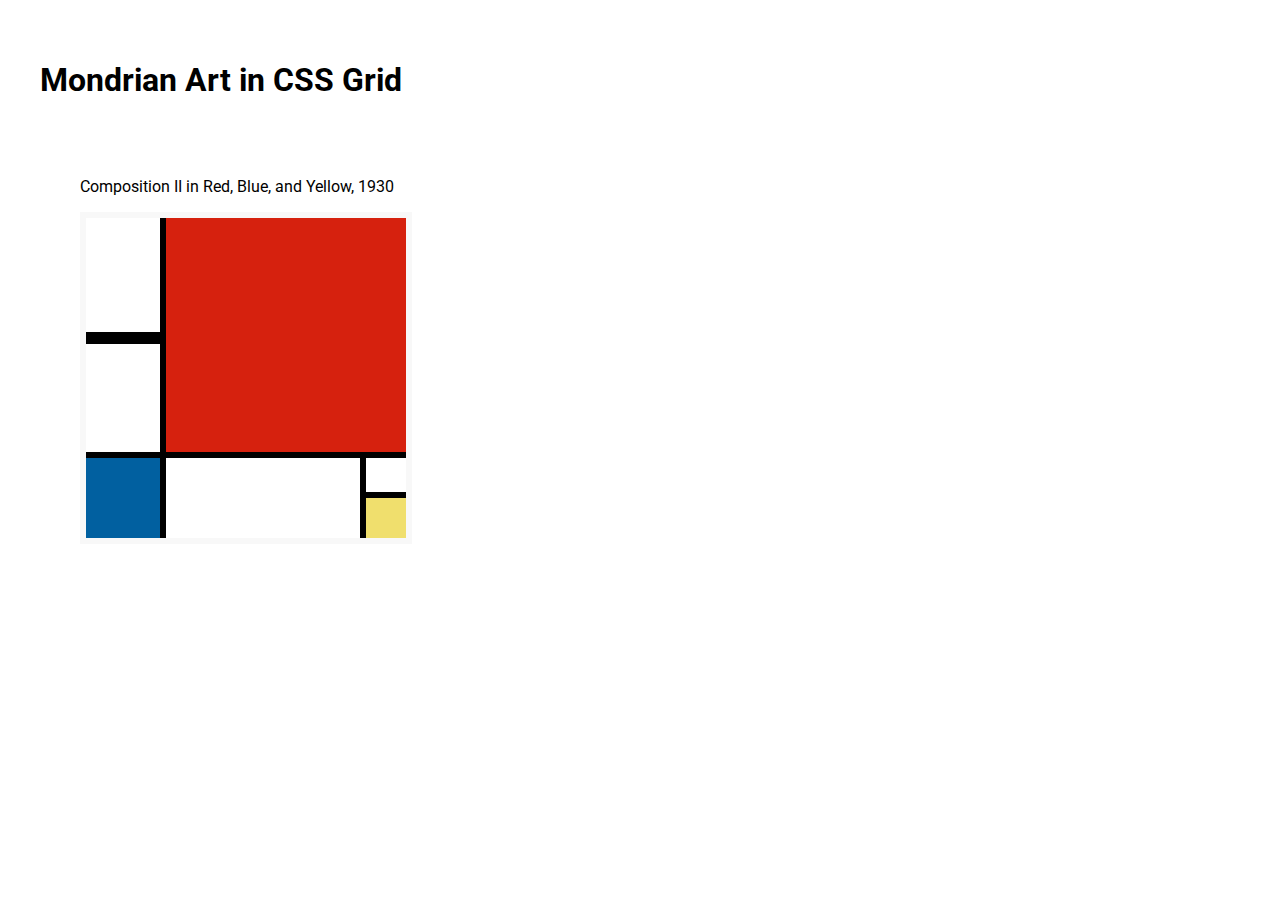
==== mondrian.html @ 7a2c9c04 "Mondrian: Composition II in Red, Blue, and Yellow, 1930" ====
<!DOCTYPE html>
<html lang="">
<head>
    <meta charset="utf-8">
    <meta name="viewport" content="width=device-width, initial-scale=1.0">
    <title>Mondrian Art in CSS Grid</title>
    <link href="https://fonts.googleapis.com/css?family=Roboto" rel="stylesheet"> 
    <link rel="stylesheet" href="css/mondrian.css">

</head>

<body>
<h1>Mondrian Art in CSS Grid</h1>

<div class="wrapper">
<!--

    <div class="canvas tableu1">
        <p>Tableau I, 1921</p>
        <ul>
            <li class="red">1</li>
            <li class="white">2</li>
            <li class="lightgray">3</li>
            <li class="black">4</li>
            <li class="lightgray"></li>
            <li class="lightgray"></li>
            <li class="lightgray"></li>
            <li class="blue"></li>
            <li class="lightgray"></li>
            <li class="white"></li>
            <li class="yellow"></li>
            <li class="lightgray"></li>
            <li class="black"></li>
        </ul>
    </div>
-->

    <div class="canvas comp2">
        <p>Composition II in Red, Blue, and Yellow, 1930</p>
        <ul>
            <li class="white"></li>
            <li class="red"></li>
            <li class="white"></li>
            <li class="blue"></li>
            <li class="white"></li>
            <li class="white"></li>
            <li class="yellow"></li>
        </ul>
    </div>

</div>
</body>
</html>
---- css/mondrian.css ----
* {
    -webkit-box-sizing: border-box;
            box-sizing: border-box; }

body {
    margin: 0 auto; 
    padding: 40px;
    font-family: 'Roboto', sans-serif; }

.canvas{
    padding: 40px; }

img {
    display: block; }

ul, li {
    margin: 0;
    padding: 0;
    list-style: none; }

.tableu1{
    max-width: 492px;
}
.tableu1 ul{
    display: grid;
    grid-template-columns: repeat(auto-fit, 20px);
    grid-auto-rows: 10px;
    grid-auto-flow: dense;
    border: 6px solid #f8f8f8;
}
.tableu1 li:nth-child(1){
    grid-column: span 10;
    border-bottom: 5px solid black;
}
.tableu1 li:nth-child(2){
    grid-column: span 8;
    grid-row: span 2;
    border-left: 5px solid black;   
    border-right: 5px solid black;   
    border-bottom: 5px solid black;   
}
.tableu1 li:nth-child(3){
    grid-column: span 2;
    grid-row: span 4;
    border-bottom: 5px solid black;   
}

.comp2{
    max-width: 412px;
}
.comp2 ul{
    display: grid;
    grid-template-columns: repeat(auto-fit, 40px);
    grid-auto-rows: 40px;
    grid-auto-flow: dense; 
    border: 6px solid #f8f8f8;
}
.comp2 li:nth-child(1){
    grid-column: span 2;
    grid-row: span 3;
    border-right: 6px solid black;
    border-bottom: 6px solid black;
}
.comp2 li:nth-child(2){
    grid-column: span 6;
    grid-row: span 6;
    border-bottom: 6px solid black;
}
.comp2 li:nth-child(3){
    grid-column: span 2;
    grid-row: span 3;
    border-right: 6px solid black;
    border-top: 6px solid black;
    border-bottom: 6px solid black;
}
.comp2 li:nth-child(4){
    grid-column: span 2;
    grid-row: span 2;
    border-right: 6px solid black;
}
.comp2 li:nth-child(5){
    grid-column: span 5;
    grid-row: span 2;
    border-right: 6px solid black;
}
.comp2 li:nth-child(6){
    grid-row: span 1;
    border-bottom: 6px solid black;
}
.comp2 li:nth-child(7){
    grid-row: span 1;
}



/*colors*/
.white{
    background: #fff;
}
.lightgray{
    background: #ddd;
}
.yellow{
    background: #f0df6d;
}
.red{
    background: #d6210e;
}
.blue{
    background: #0160a0;
}
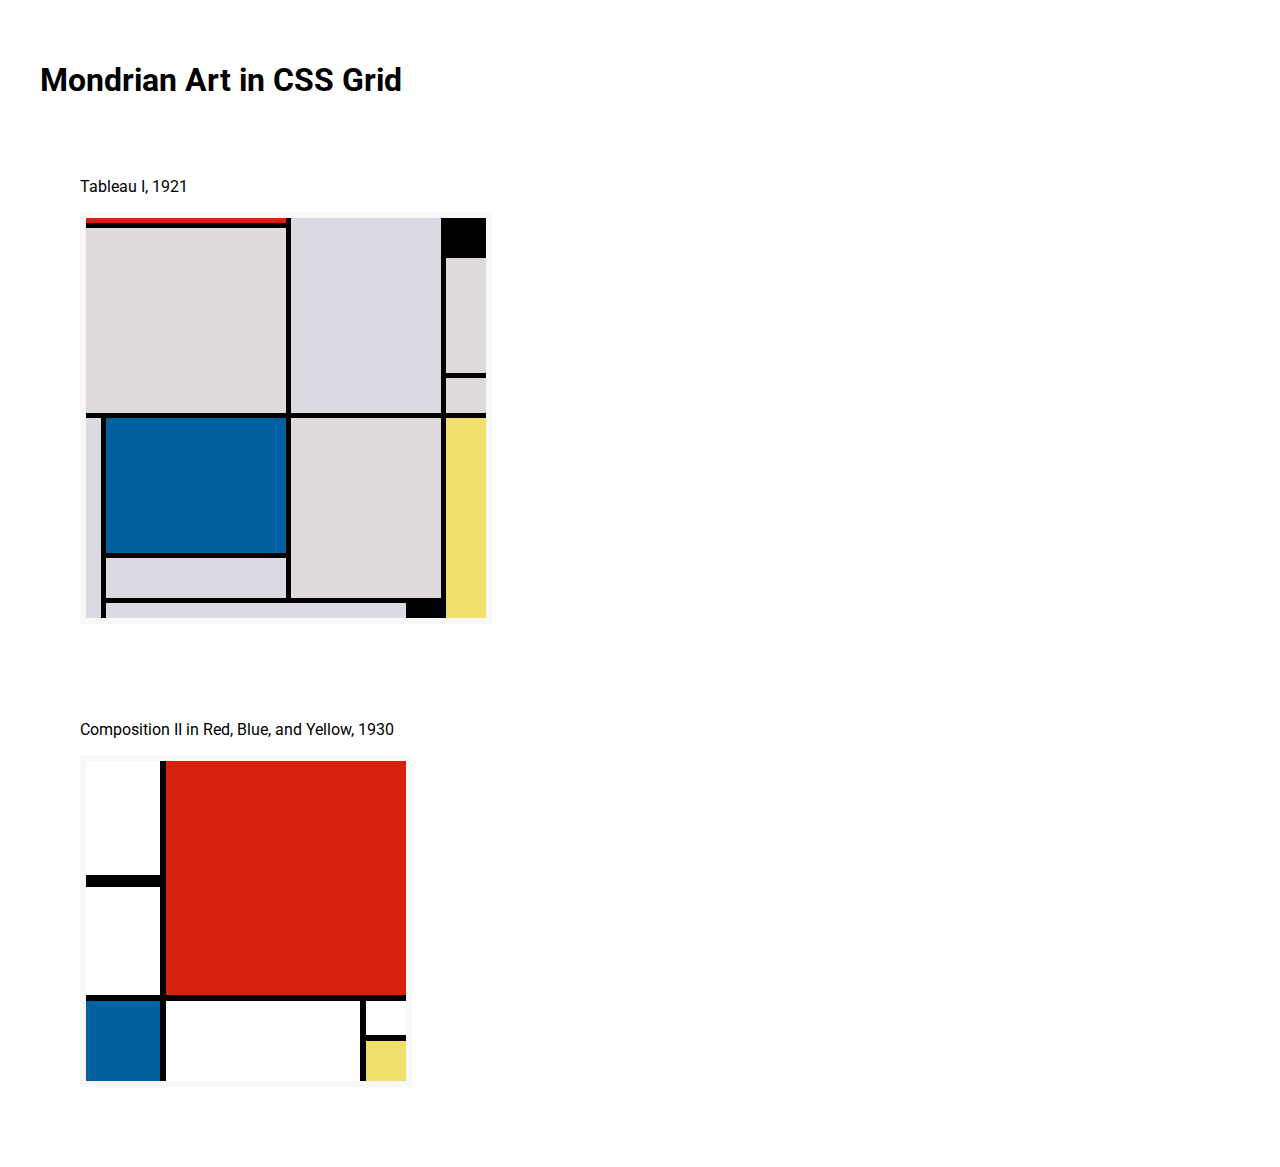
==== commit cee96543: "Added Tableu 1, 1921" ====
--- a/mondrian.html
+++ b/mondrian.html
@@ -13,27 +13,27 @@
 <h1>Mondrian Art in CSS Grid</h1>
 
 <div class="wrapper">
-<!--
 
     <div class="canvas tableu1">
         <p>Tableau I, 1921</p>
         <ul>
-            <li class="red">1</li>
-            <li class="white">2</li>
-            <li class="lightgray">3</li>
-            <li class="black">4</li>
-            <li class="lightgray"></li>
-            <li class="lightgray"></li>
-            <li class="lightgray"></li>
+            <li class="red"></li>
+            <li class="lightgray2"></li>
+            <li class="black"></li>
+            <li class="lightgray1"></li>
+
+            <li class="lightgray1"></li>
+            <li class="lightgray1"></li>
+
+            <li class="lightgray2"></li>
             <li class="blue"></li>
-            <li class="lightgray"></li>
-            <li class="white"></li>
+            <li class="lightgray1"></li>
             <li class="yellow"></li>
-            <li class="lightgray"></li>
+            <li class="lightgray2"></li>
+            <li class="lightgray2"></li>
             <li class="black"></li>
         </ul>
     </div>
--->
 
     <div class="canvas comp2">
         <p>Composition II in Red, Blue, and Yellow, 1930</p>
--- a/css/mondrian.css
+++ b/css/mondrian.css
@@ -34,7 +34,7 @@
 }
 .tableu1 li:nth-child(2){
     grid-column: span 8;
-    grid-row: span 2;
+    grid-row: span 20;
     border-left: 5px solid black;   
     border-right: 5px solid black;   
     border-bottom: 5px solid black;   
@@ -43,6 +43,54 @@
     grid-column: span 2;
     grid-row: span 4;
     border-bottom: 5px solid black;   
+}
+.tableu1 li:nth-child(4){
+    grid-column: span 10;
+    grid-row: span 19;
+    border-bottom: 5px solid black;   
+}
+.tableu1 li:nth-child(5){
+    grid-column: span 2;
+    grid-row: span 12;
+    border-bottom: 5px solid black;
+}
+.tableu1 li:nth-child(6){
+    grid-column: span 2;
+    grid-row: span 4;
+    border-bottom: 5px solid black;
+}
+.tableu1 li:nth-child(7){
+    grid-column: span 1;
+    grid-row: span 20;
+    border-right: 5px solid black;
+}
+.tableu1 li:nth-child(8){
+    grid-column: span 9;
+    grid-row: span 14;
+    border-bottom: 5px solid black;
+}
+.tableu1 li:nth-child(9){
+    grid-column: span 8;
+    grid-row: span 18;
+    border-left: 5px solid black;
+    border-right: 5px solid black;
+}
+.tableu1 li:nth-child(10){
+    grid-column: span 2;
+    grid-row: span 20;
+}
+.tableu1 li:nth-child(11){
+    grid-column: span 9;
+    grid-row: span 4;
+}
+.tableu1 li:nth-child(12){
+    grid-column: span 15;
+    grid-row: span 2;
+    border-top: 5px solid black;
+}
+.tableu1 li:nth-child(13){
+    grid-column: span 2;
+    grid-row: span 2;
 }
 
 .comp2{
@@ -94,11 +142,17 @@
 
 
 /*colors*/
+.black{
+    background: black;
+}
 .white{
     background: #fff;
 }
-.lightgray{
-    background: #ddd;
+.lightgray1{
+    background: #DFDBDC;
+}
+.lightgray2{
+    background: #DADAE2;
 }
 .yellow{
     background: #f0df6d;
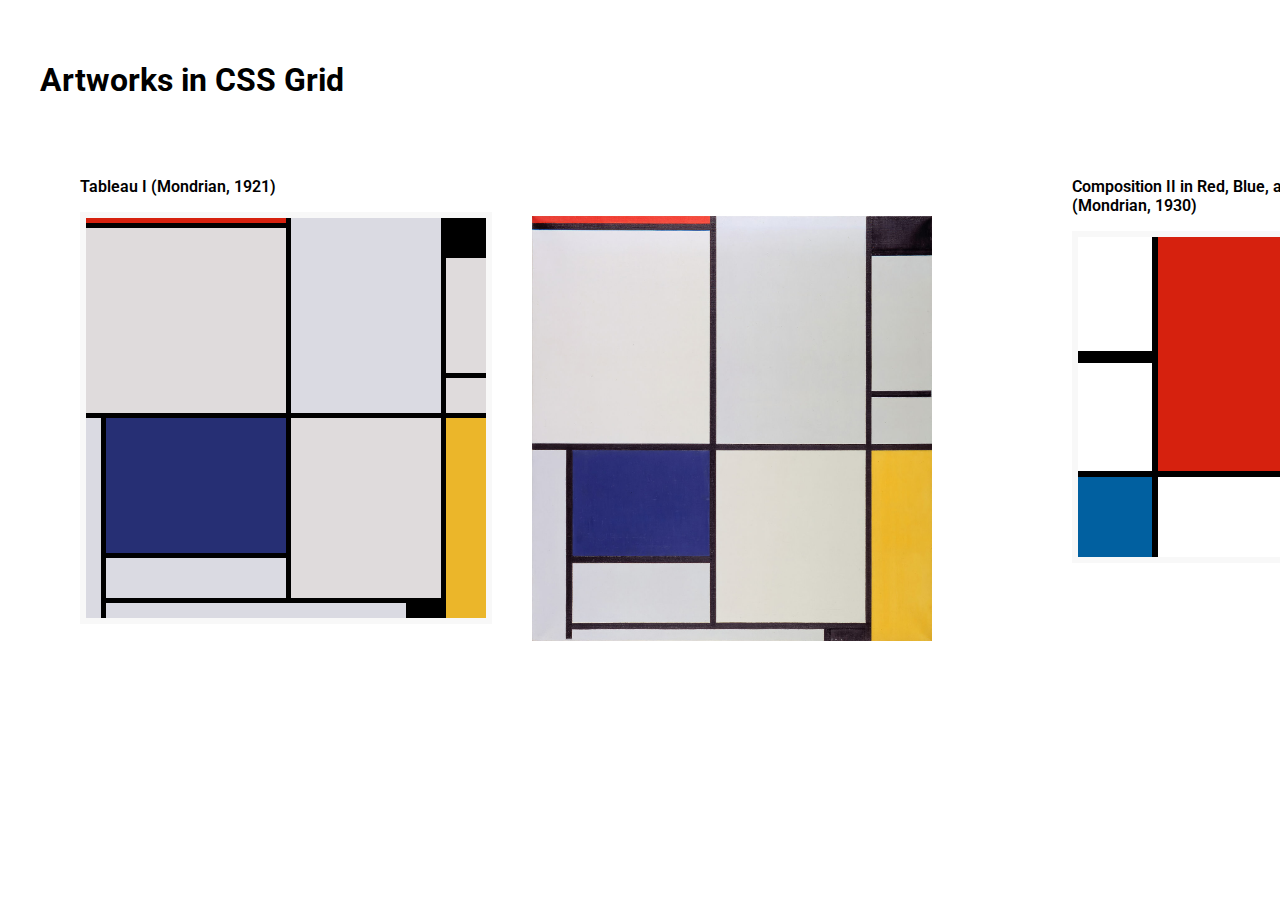
==== commit 7b87a52e: "Rothko No.3/No.13 added" ====
--- a/mondrian.html
+++ b/mondrian.html
@@ -3,19 +3,19 @@
 <head>
     <meta charset="utf-8">
     <meta name="viewport" content="width=device-width, initial-scale=1.0">
-    <title>Mondrian Art in CSS Grid</title>
+    <title>Art in CSS Grid</title>
     <link href="https://fonts.googleapis.com/css?family=Roboto" rel="stylesheet"> 
     <link rel="stylesheet" href="css/mondrian.css">
 
 </head>
 
 <body>
-<h1>Mondrian Art in CSS Grid</h1>
+<h1>Artworks in CSS Grid</h1>
 
 <div class="wrapper">
-
+    
     <div class="canvas tableu1">
-        <p>Tableau I, 1921</p>
+        <p>Tableau I (Mondrian, 1921)</p>
         <ul>
             <li class="red"></li>
             <li class="lightgray2"></li>
@@ -26,17 +26,20 @@
             <li class="lightgray1"></li>
 
             <li class="lightgray2"></li>
-            <li class="blue"></li>
+            <li class="darkblue"></li>
             <li class="lightgray1"></li>
-            <li class="yellow"></li>
+            <li class="yellow2"></li>
             <li class="lightgray2"></li>
             <li class="lightgray2"></li>
             <li class="black"></li>
         </ul>
+    </div>   
+    <div class="painting">
+        <img src="images/img_tableau_1.jpg" alt="">
     </div>
 
     <div class="canvas comp2">
-        <p>Composition II in Red, Blue, and Yellow, 1930</p>
+        <p>Composition II in Red, Blue, and Yellow (Mondrian, 1930)</p>
         <ul>
             <li class="white"></li>
             <li class="red"></li>
@@ -47,7 +50,26 @@
             <li class="yellow"></li>
         </ul>
     </div>
+    <div class="painting">
+        <img src="images/img_comp2.jpg" alt="">
+    </div>
 
+    <div class="canvas rothko-no3">
+        <p>No. 3/No. 13 - Magenta, Black, Green on Orange (Rothko, 1949)</p>
+        <ul>
+            <li class="darkmagenta"></li>
+            <li class="lightyellow"></li>
+            <li class="black"></li>
+            <li class="lightyellow"></li>
+            <li class="black"></li>
+            <li class="mossgreen"></li>
+            <li class="darkorange"></li>
+        </ul>
+    </div>
+    <div class="painting">
+        <img src="images/img_rothko-no3no13-1949.jpg" alt="">
+    </div>
 </div>
+<!--renee talabucon 2018 -->
 </body>
 </html>
--- a/css/mondrian.css
+++ b/css/mondrian.css
@@ -7,11 +7,25 @@
     padding: 40px;
     font-family: 'Roboto', sans-serif; }
 
+.wrapper { 
+    display: flex; }
+
+.wrapper > div{
+    flex: 1 0 500px; }
+
 .canvas{
     padding: 40px; }
 
-img {
-    display: block; }
+.painting{
+    margin-top: 95px;
+}
+
+.painting > img{
+    width: 400px; }
+
+p{
+    font-weight: 600;
+}
 
 ul, li {
     margin: 0;
@@ -139,7 +153,45 @@
     grid-row: span 1;
 }
 
-
+.rothko-no3{
+    width: 400px;   
+}
+.rothko-no3 ul{
+    display: grid;
+    grid-template-columns: 1fr;
+    grid-auto-rows: 15px;
+    grid-auto-flow: dense; 
+    border: 10px solid #D86132;
+/*    height: 524px;*/
+
+}
+.rothko-no3 li:nth-child(1){
+    grid-row: span 2;
+ }
+.rothko-no3 li:nth-child(2){
+    grid-row: span 1;
+    border-top: 2px solid #D86132;
+    border-bottom: 2px solid #D86132;
+}
+.rothko-no3 li:nth-child(3){
+    grid-row: span 15;
+}
+.rothko-no3 li:nth-child(4){
+    grid-row: span 3;
+    border-top: 4px solid #D86132;
+    border-bottom: 6px solid #D86132;
+}
+.rothko-no3 li:nth-child(5){
+    grid-row: span 2;
+}
+.rothko-no3 li:nth-child(6){
+    grid-row: span 5;
+    border-top: 8px solid #D86132;
+
+}
+.rothko-no3 li:nth-child(7){
+    grid-row: span 5;
+}
 
 /*colors*/
 .black{
@@ -154,12 +206,33 @@
 .lightgray2{
     background: #DADAE2;
 }
+.lightyellow{
+    background: #FAF3A5;
+}
 .yellow{
     background: #f0df6d;
 }
+.yellow2{
+    background: #EBB62A;
+}
 .red{
     background: #d6210e;
 }
+.darkmagenta{
+    background: #460229;
+}
+.mossgreen{
+    background: #5B8948;
+}
+.darkblue{
+    background: #262F74;
+}
 .blue{
     background: #0160a0;
-}+}
+.lightblue{
+    background: cornflowerblue; 
+}
+.darkorange{
+    background: #D86132;
+}
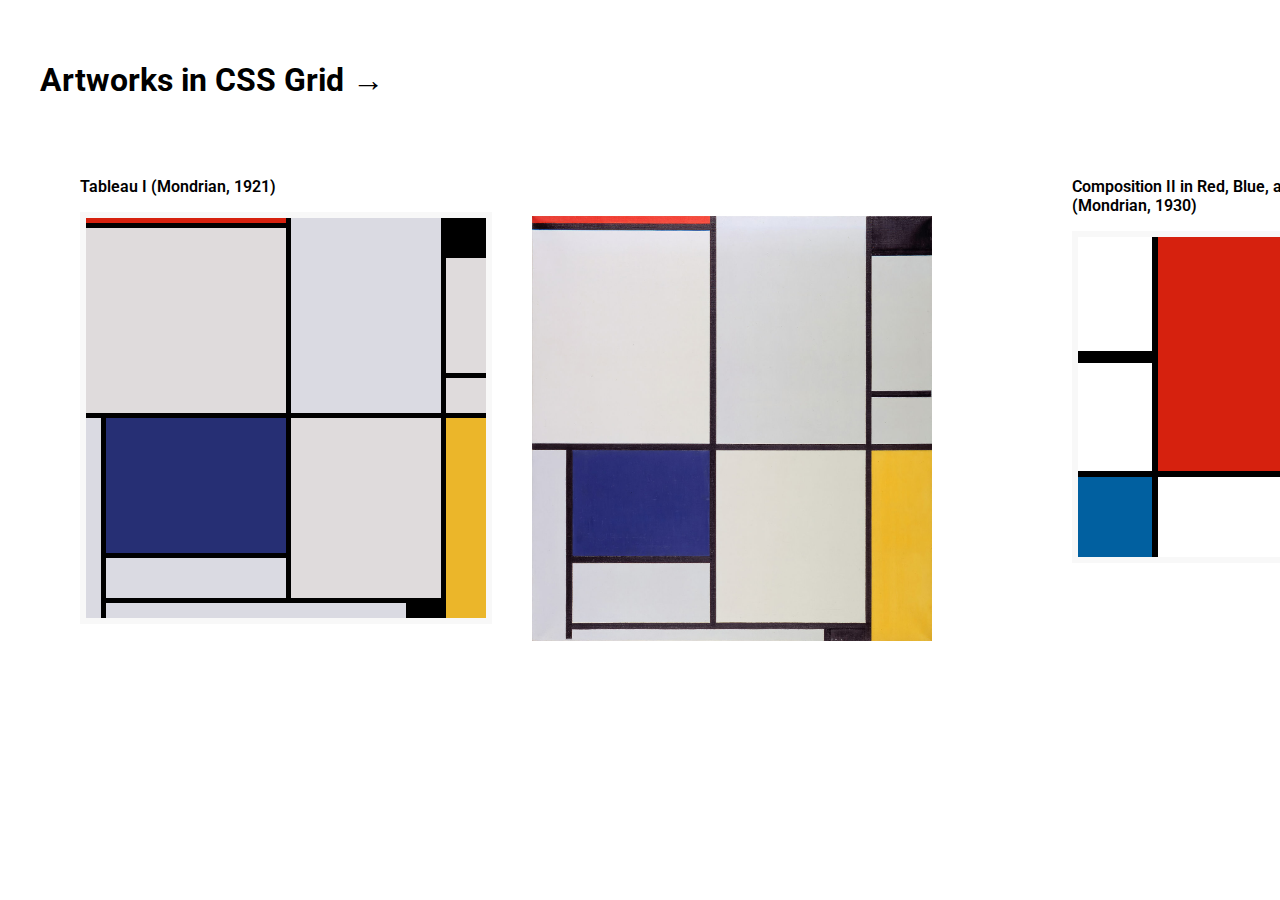
==== commit ad106199: "Updated title" ====
--- a/mondrian.html
+++ b/mondrian.html
@@ -10,7 +10,7 @@
 </head>
 
 <body>
-<h1>Artworks in CSS Grid</h1>
+    <h1>Artworks in CSS Grid &#8594;</h1>
 
 <div class="wrapper">
     
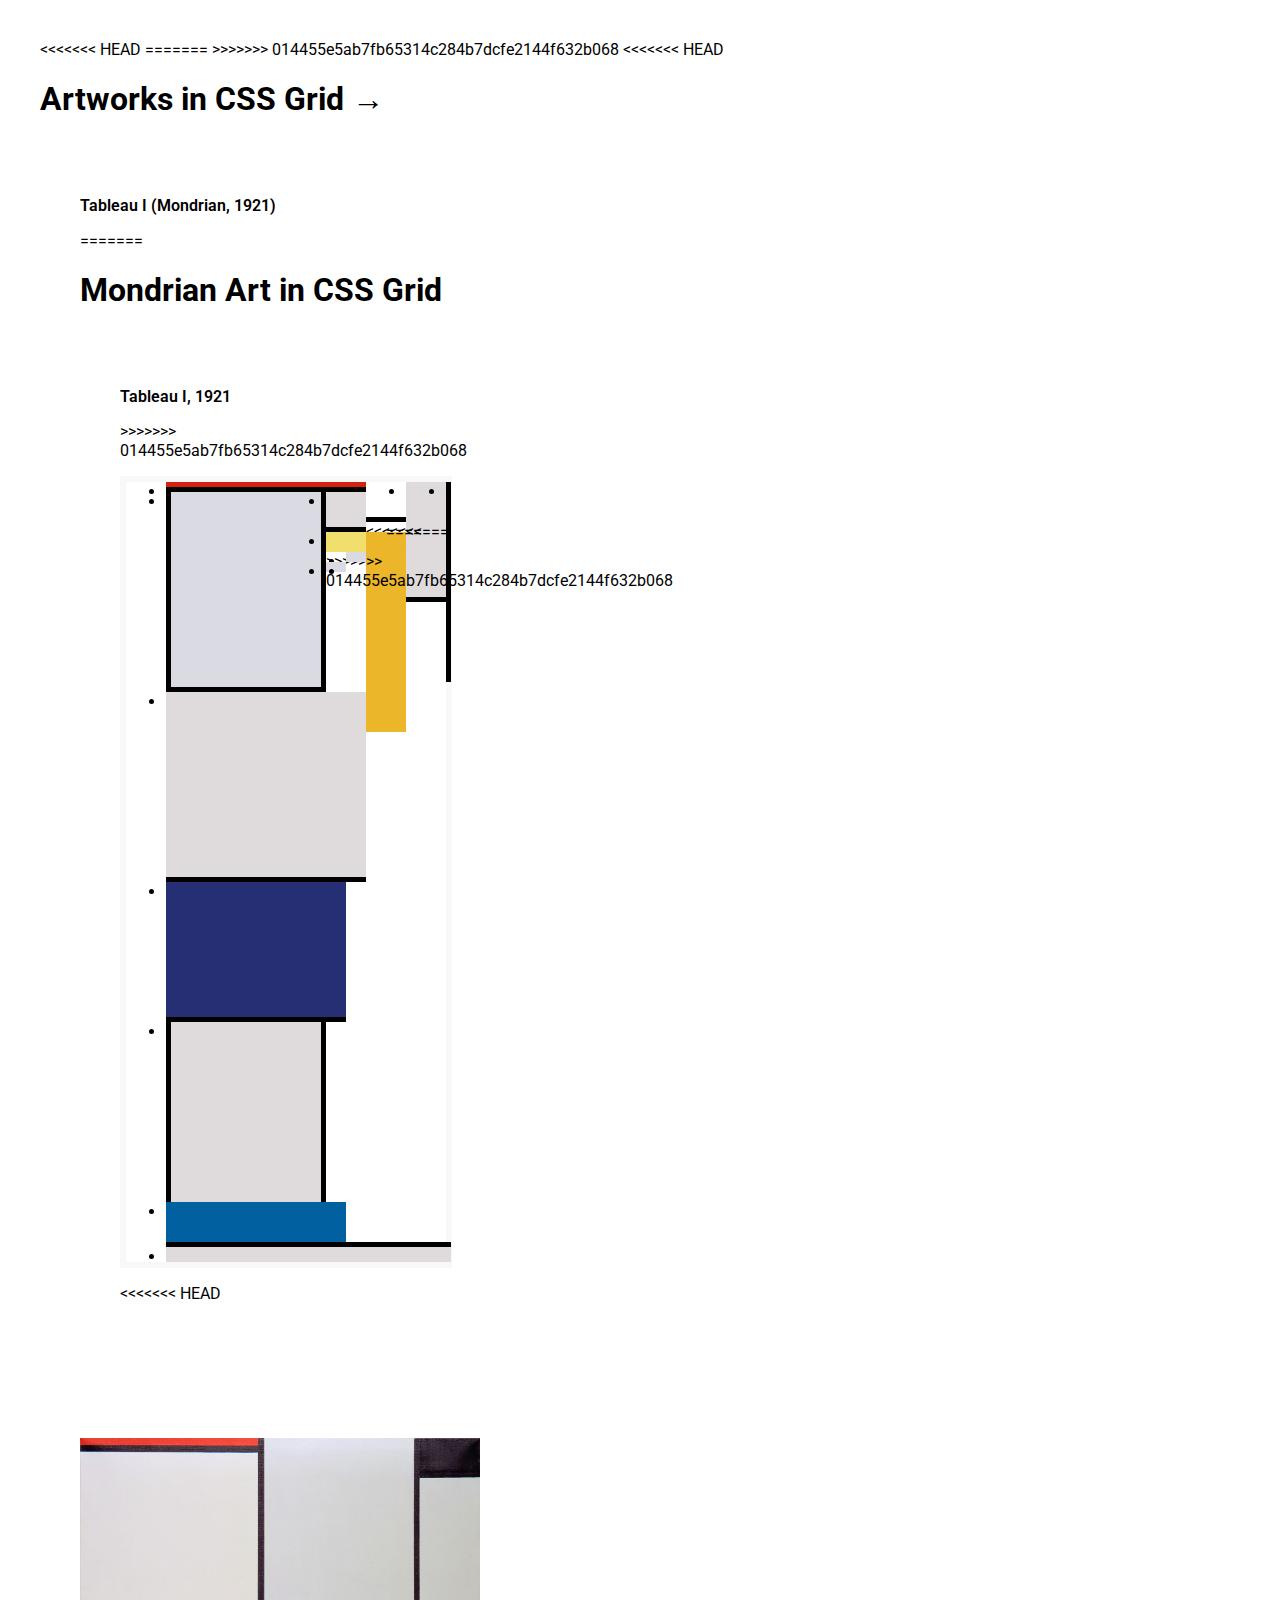
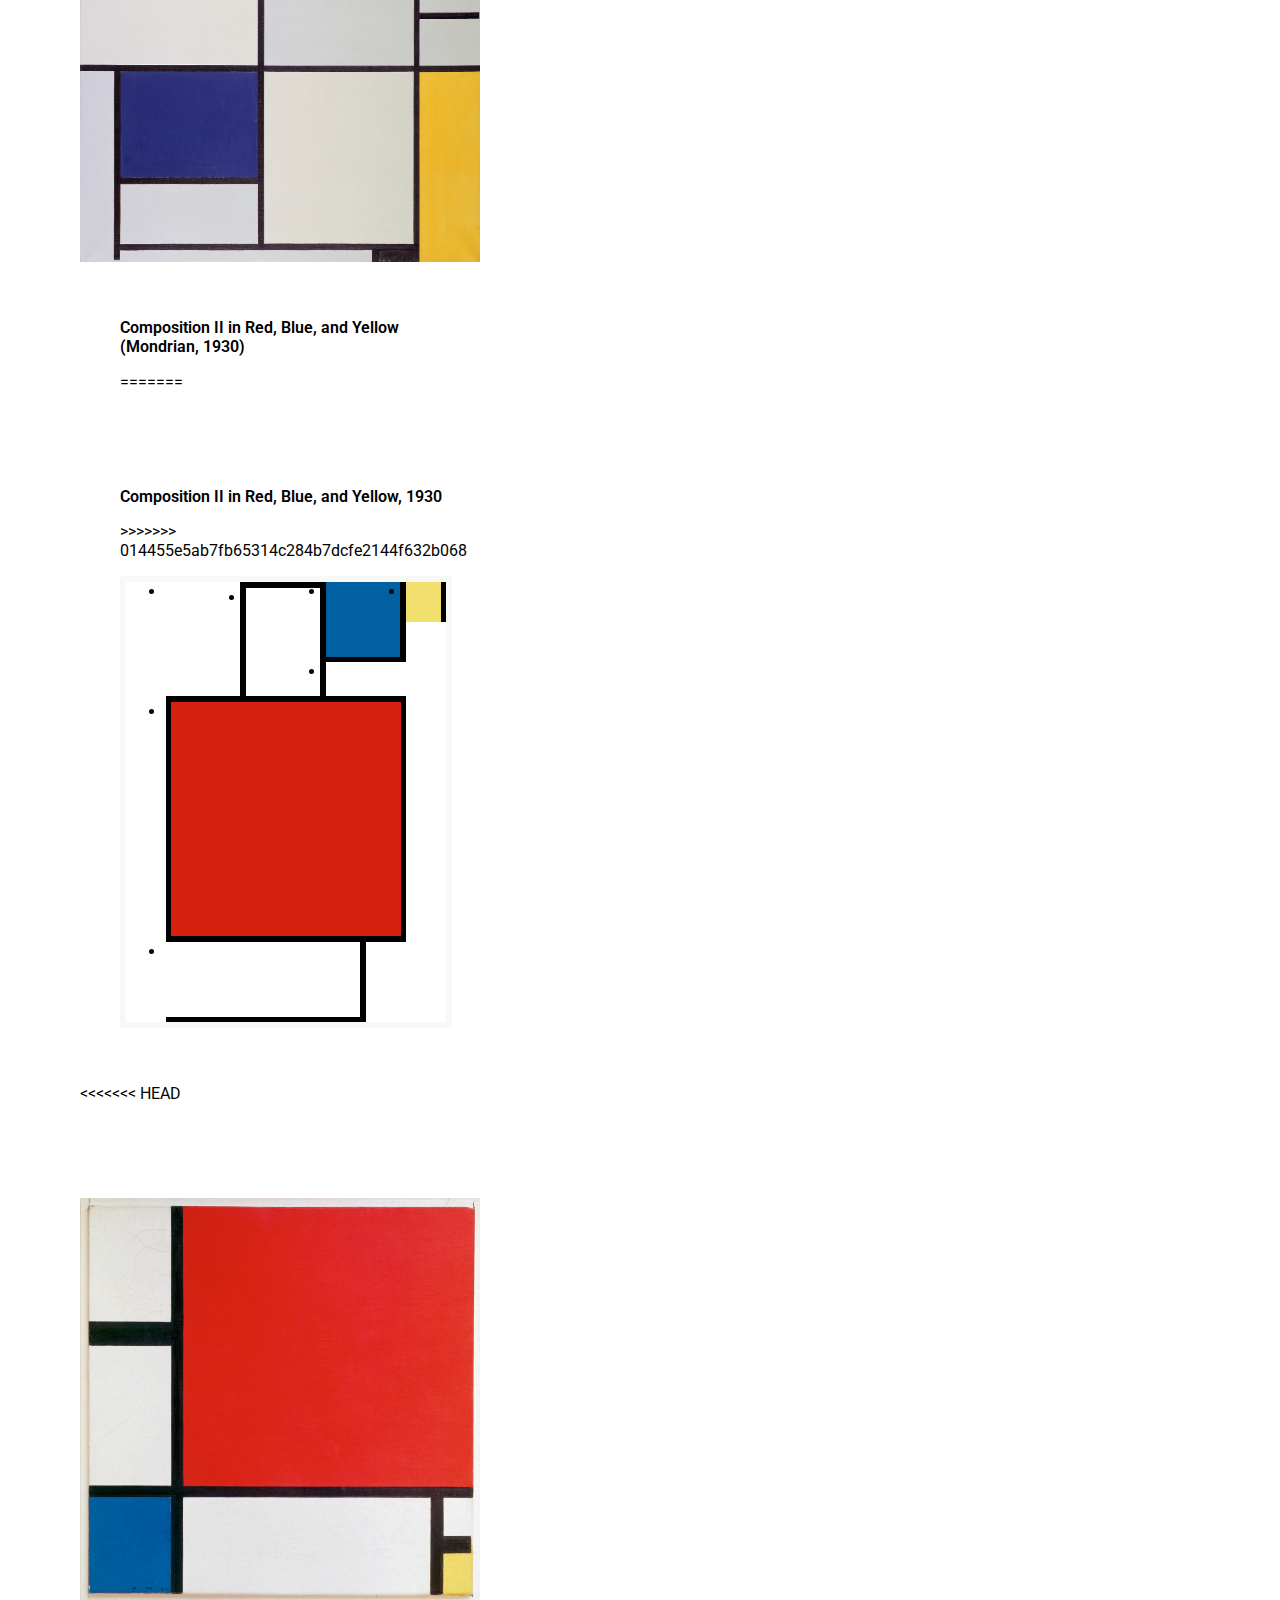
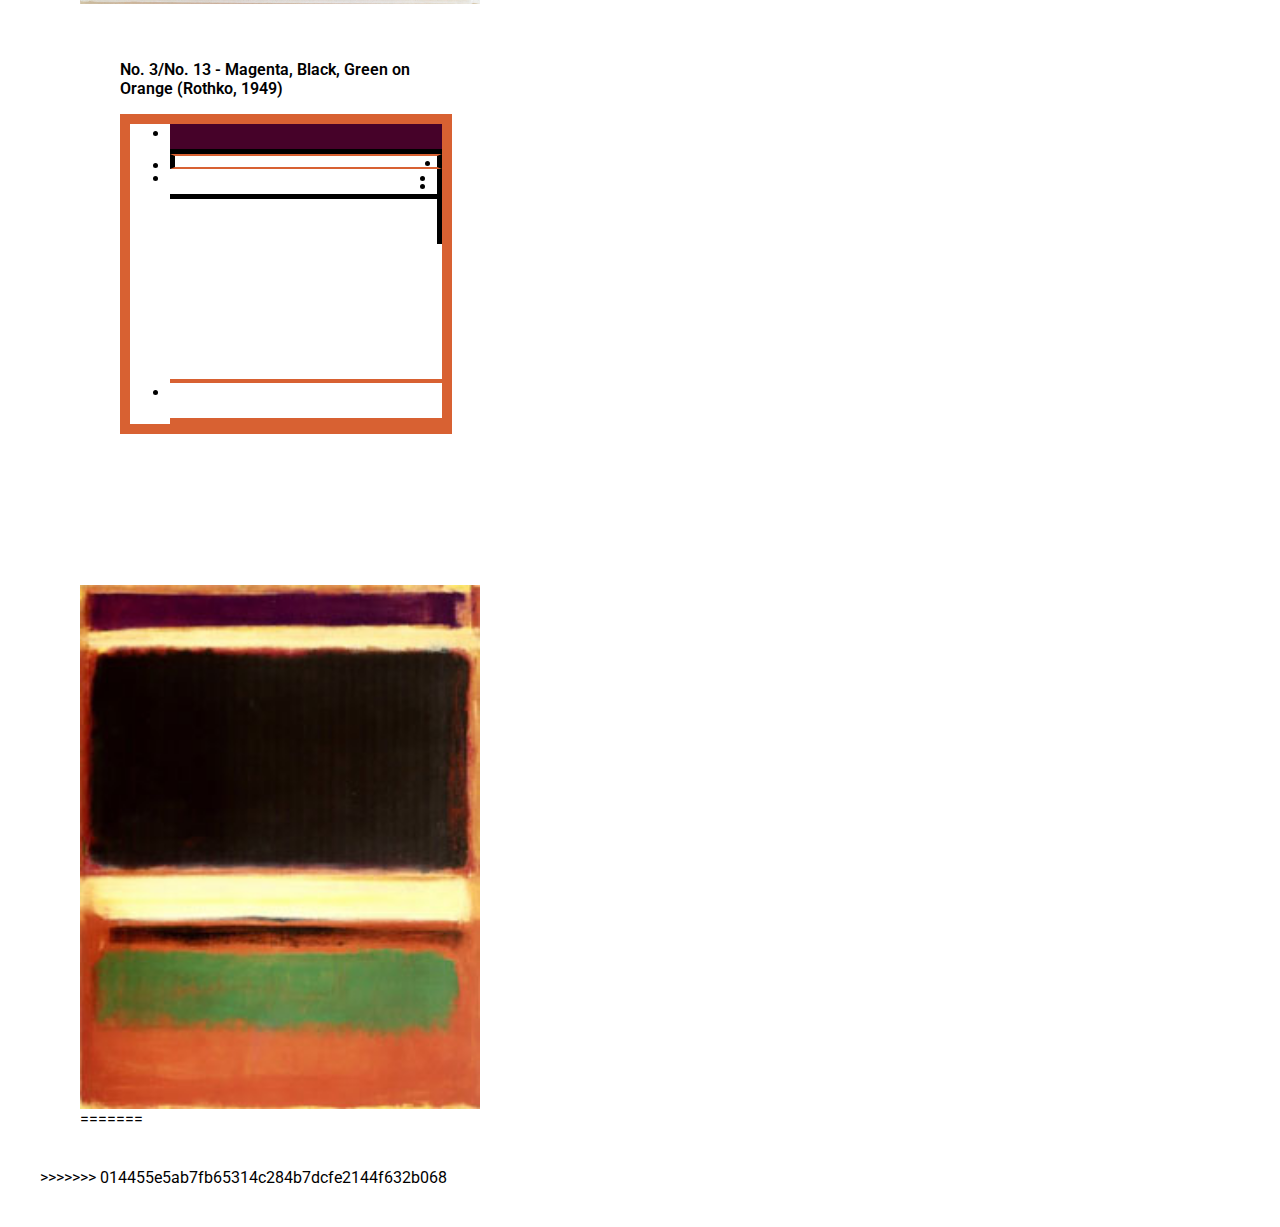
==== commit 9947dbc1: "Merge branch 'master' of https://github.com/rjene/mondrian-css-grid" ====
--- a/mondrian.html
+++ b/mondrian.html
@@ -3,19 +3,32 @@
 <head>
     <meta charset="utf-8">
     <meta name="viewport" content="width=device-width, initial-scale=1.0">
+<<<<<<< HEAD
     <title>Art in CSS Grid</title>
+=======
+    <title>Mondrian Art in CSS Grid</title>
+>>>>>>> 014455e5ab7fb65314c284b7dcfe2144f632b068
     <link href="https://fonts.googleapis.com/css?family=Roboto" rel="stylesheet"> 
     <link rel="stylesheet" href="css/mondrian.css">
 
 </head>
 
 <body>
+<<<<<<< HEAD
     <h1>Artworks in CSS Grid &#8594;</h1>
 
 <div class="wrapper">
     
     <div class="canvas tableu1">
         <p>Tableau I (Mondrian, 1921)</p>
+=======
+<h1>Mondrian Art in CSS Grid</h1>
+
+<div class="wrapper">
+
+    <div class="canvas tableu1">
+        <p>Tableau I, 1921</p>
+>>>>>>> 014455e5ab7fb65314c284b7dcfe2144f632b068
         <ul>
             <li class="red"></li>
             <li class="lightgray2"></li>
@@ -26,13 +39,20 @@
             <li class="lightgray1"></li>
 
             <li class="lightgray2"></li>
+<<<<<<< HEAD
             <li class="darkblue"></li>
             <li class="lightgray1"></li>
             <li class="yellow2"></li>
+=======
+            <li class="blue"></li>
+            <li class="lightgray1"></li>
+            <li class="yellow"></li>
+>>>>>>> 014455e5ab7fb65314c284b7dcfe2144f632b068
             <li class="lightgray2"></li>
             <li class="lightgray2"></li>
             <li class="black"></li>
         </ul>
+<<<<<<< HEAD
     </div>   
     <div class="painting">
         <img src="images/img_tableau_1.jpg" alt="">
@@ -40,6 +60,12 @@
 
     <div class="canvas comp2">
         <p>Composition II in Red, Blue, and Yellow (Mondrian, 1930)</p>
+=======
+    </div>
+
+    <div class="canvas comp2">
+        <p>Composition II in Red, Blue, and Yellow, 1930</p>
+>>>>>>> 014455e5ab7fb65314c284b7dcfe2144f632b068
         <ul>
             <li class="white"></li>
             <li class="red"></li>
@@ -50,6 +76,7 @@
             <li class="yellow"></li>
         </ul>
     </div>
+<<<<<<< HEAD
     <div class="painting">
         <img src="images/img_comp2.jpg" alt="">
     </div>
@@ -71,5 +98,9 @@
     </div>
 </div>
 <!--renee talabucon 2018 -->
+=======
+
+</div>
+>>>>>>> 014455e5ab7fb65314c284b7dcfe2144f632b068
 </body>
 </html>
--- a/css/mondrian.css
+++ b/css/mondrian.css
@@ -7,6 +7,7 @@
     padding: 40px;
     font-family: 'Roboto', sans-serif; }
 
+<<<<<<< HEAD
 .wrapper { 
     display: flex; }
 
@@ -26,6 +27,13 @@
 p{
     font-weight: 600;
 }
+=======
+.canvas{
+    padding: 40px; }
+
+img {
+    display: block; }
+>>>>>>> 014455e5ab7fb65314c284b7dcfe2144f632b068
 
 ul, li {
     margin: 0;
@@ -153,6 +161,7 @@
     grid-row: span 1;
 }
 
+<<<<<<< HEAD
 .rothko-no3{
     width: 400px;   
 }
@@ -192,6 +201,9 @@
 .rothko-no3 li:nth-child(7){
     grid-row: span 5;
 }
+=======
+
+>>>>>>> 014455e5ab7fb65314c284b7dcfe2144f632b068
 
 /*colors*/
 .black{
@@ -206,6 +218,7 @@
 .lightgray2{
     background: #DADAE2;
 }
+<<<<<<< HEAD
 .lightyellow{
     background: #FAF3A5;
 }
@@ -236,3 +249,14 @@
 .darkorange{
     background: #D86132;
 }
+=======
+.yellow{
+    background: #f0df6d;
+}
+.red{
+    background: #d6210e;
+}
+.blue{
+    background: #0160a0;
+}
+>>>>>>> 014455e5ab7fb65314c284b7dcfe2144f632b068
